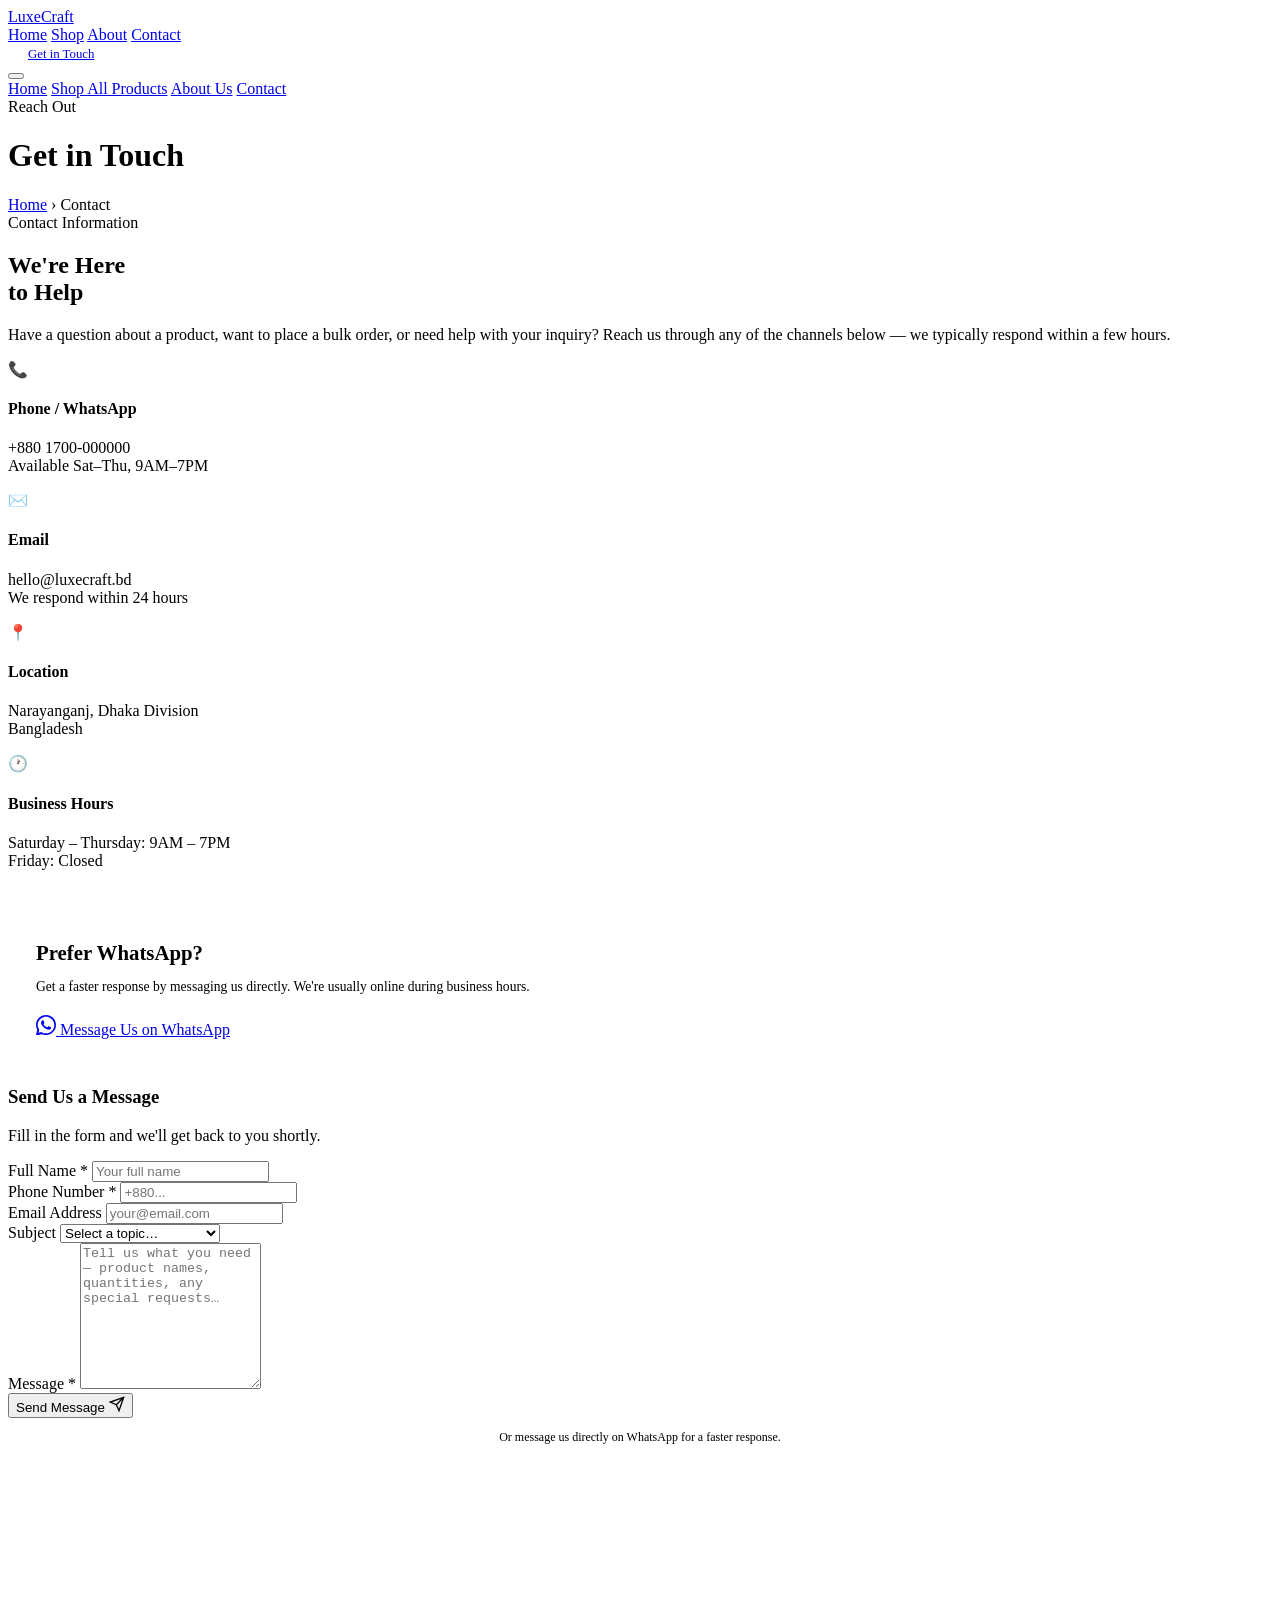
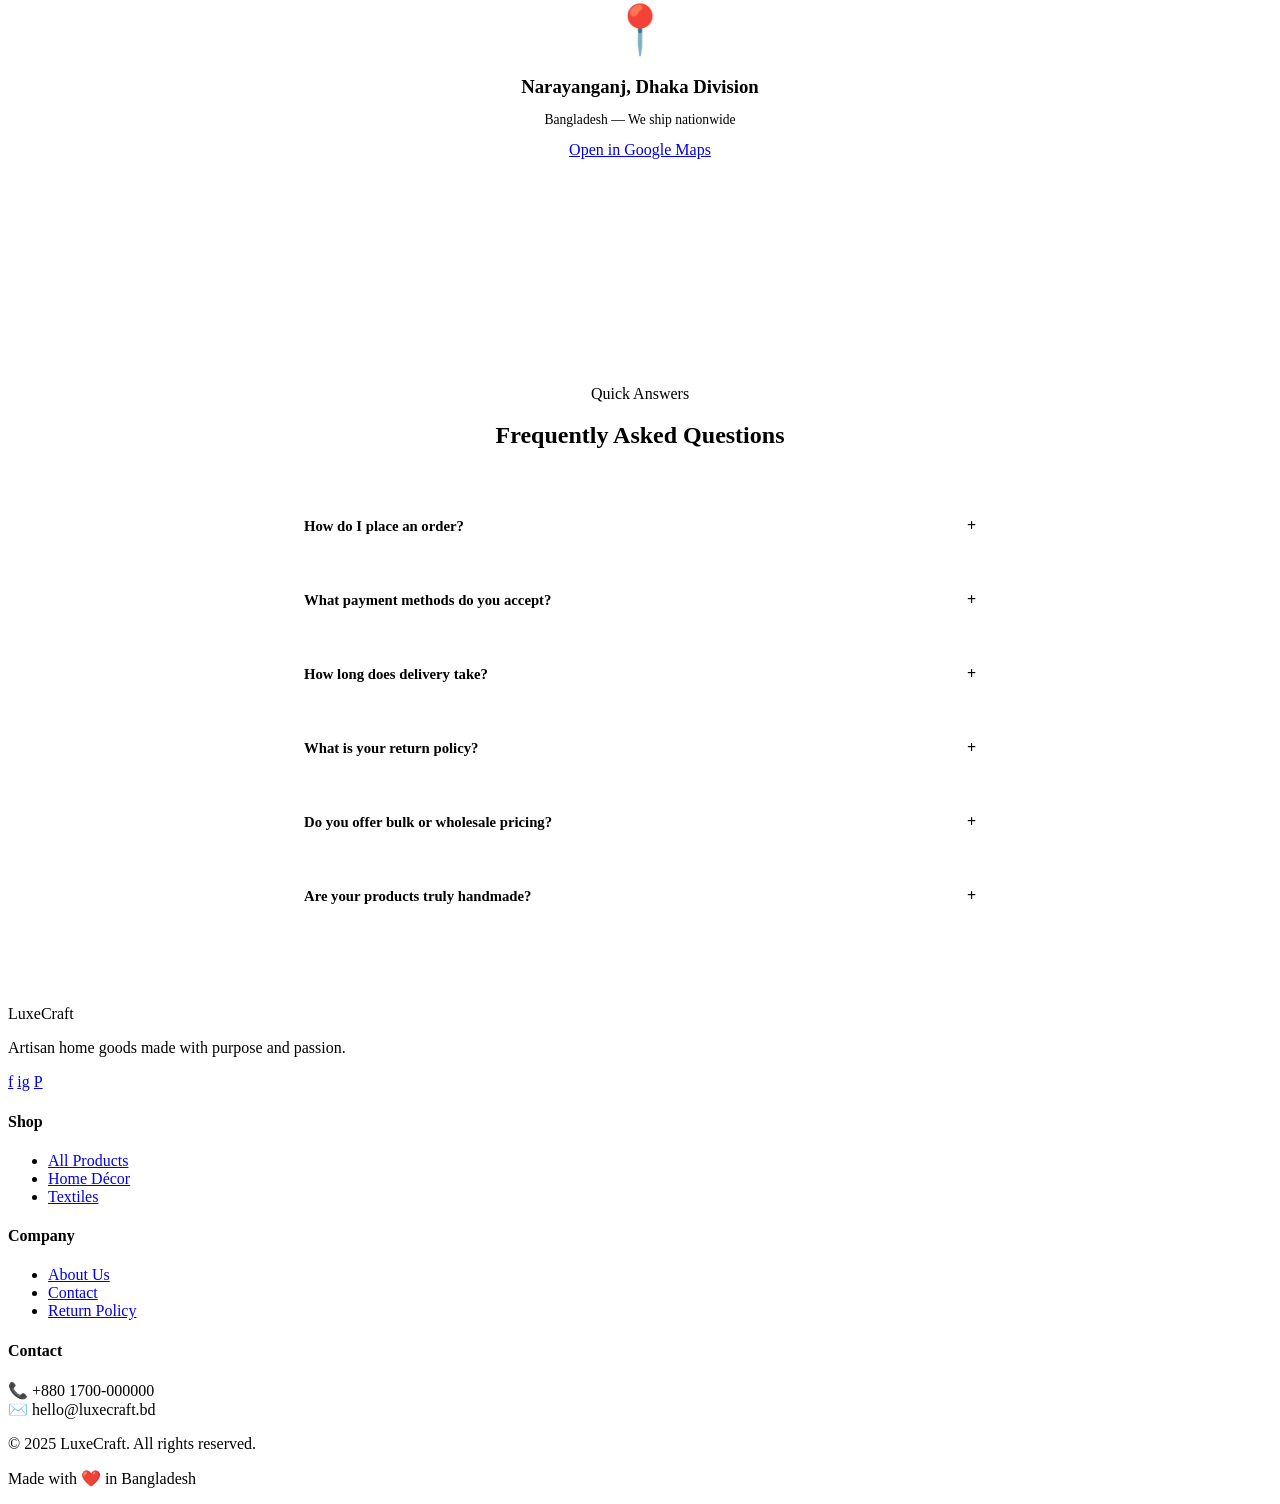
==== contact.html @ 78d0ee19 "first commit" ====
<!DOCTYPE html>
<html lang="en">
<head>
  <meta charset="UTF-8">
  <meta name="viewport" content="width=device-width, initial-scale=1.0">
  <title>Contact Us – LuxeCraft</title>
  <meta name="description" content="Get in touch with LuxeCraft. Send an inquiry, place an order, or chat with us on WhatsApp.">
  <link rel="stylesheet" href="css/style.css">
</head>
<body>

<nav class="navbar">
  <div class="nav-inner">
    <a href="index.html" class="nav-logo">Luxe<span>Craft</span></a>
    <div class="nav-links">
      <a href="index.html">Home</a>
      <a href="products.html">Shop</a>
      <a href="about.html">About</a>
      <a href="contact.html">Contact</a>
    </div>
    <div class="nav-actions">
      <a href="contact.html" class="btn btn-primary" style="padding:0.6rem 1.25rem;font-size:0.8rem;">Get in Touch</a>
    </div>
    <button class="nav-hamburger" aria-label="Toggle menu">
      <span></span><span></span><span></span>
    </button>
  </div>
</nav>
<div class="mobile-menu">
  <a href="index.html">Home</a>
  <a href="products.html">Shop All Products</a>
  <a href="about.html">About Us</a>
  <a href="contact.html">Contact</a>
</div>

<div class="page-header">
  <div class="container">
    <span class="section-label">Reach Out</span>
    <h1>Get in Touch</h1>
    <div class="breadcrumb">
      <a href="index.html">Home</a>
      <span>›</span>
      <span>Contact</span>
    </div>
  </div>
</div>

<div class="contact-page">
  <div class="container">
    <div class="contact-grid">

      <!-- Contact Info -->
      <div class="contact-info">
        <span class="section-label">Contact Information</span>
        <h2>We're Here<br>to Help</h2>
        <p>Have a question about a product, want to place a bulk order, or need help with your inquiry? Reach us through any of the channels below — we typically respond within a few hours.</p>

        <div class="contact-methods">
          <div class="contact-method">
            <div class="contact-method-icon">📞</div>
            <div>
              <h4>Phone / WhatsApp</h4>
              <p>+880 1700-000000<br>Available Sat–Thu, 9AM–7PM</p>
            </div>
          </div>
          <div class="contact-method">
            <div class="contact-method-icon">✉️</div>
            <div>
              <h4>Email</h4>
              <p>hello@luxecraft.bd<br>We respond within 24 hours</p>
            </div>
          </div>
          <div class="contact-method">
            <div class="contact-method-icon">📍</div>
            <div>
              <h4>Location</h4>
              <p>Narayanganj, Dhaka Division<br>Bangladesh</p>
            </div>
          </div>
          <div class="contact-method">
            <div class="contact-method-icon">🕐</div>
            <div>
              <h4>Business Hours</h4>
              <p>Saturday – Thursday: 9AM – 7PM<br>Friday: Closed</p>
            </div>
          </div>
        </div>

        <!-- WhatsApp CTA -->
        <div style="background:var(--cream);border-radius:var(--radius-lg);padding:1.75rem;border:1px solid var(--border-light);">
          <h4 style="font-family:var(--font-display);font-size:1.3rem;margin-bottom:0.5rem;">Prefer WhatsApp?</h4>
          <p style="font-size:0.85rem;margin-bottom:1.25rem;">Get a faster response by messaging us directly. We're usually online during business hours.</p>
          <a href="https://wa.me/8801700000000?text=Hello!%20I%20found%20your%20store%20and%20have%20a%20question." target="_blank" class="btn btn-whatsapp">
            <svg width="20" height="20" viewBox="0 0 24 24" fill="currentColor"><path d="M17.472 14.382c-.297-.149-1.758-.867-2.03-.967-.273-.099-.471-.148-.67.15-.197.297-.767.966-.94 1.164-.173.199-.347.223-.644.075-.297-.15-1.255-.463-2.39-1.475-.883-.788-1.48-1.761-1.653-2.059-.173-.297-.018-.458.13-.606.134-.133.298-.347.446-.52.149-.174.198-.298.298-.497.099-.198.05-.371-.025-.52-.075-.149-.669-1.612-.916-2.207-.242-.579-.487-.5-.669-.51-.173-.008-.371-.01-.57-.01-.198 0-.52.074-.792.372-.272.297-1.04 1.016-1.04 2.479 0 1.462 1.065 2.875 1.213 3.074.149.198 2.096 3.2 5.077 4.487.709.306 1.262.489 1.694.625.712.227 1.36.195 1.871.118.571-.085 1.758-.719 2.006-1.413.248-.694.248-1.289.173-1.413-.074-.124-.272-.198-.57-.347z"/><path d="M12 0C5.373 0 0 5.373 0 12c0 2.122.554 4.11 1.522 5.836L.057 23.404A1 1 0 0 0 1.09 24.5l5.737-1.495A11.946 11.946 0 0 0 12 24c6.627 0 12-5.373 12-12S18.627 0 12 0zm0 22c-1.89 0-3.663-.522-5.176-1.433l-.371-.22-3.408.888.914-3.32-.242-.383A9.954 9.954 0 0 1 2 12C2 6.477 6.477 2 12 2s10 4.477 10 10-4.477 10-10 10z"/></svg>
            Message Us on WhatsApp
          </a>
        </div>
      </div>

      <!-- Contact Form -->
      <div class="contact-form-card">
        <h3>Send Us a Message</h3>
        <p>Fill in the form and we'll get back to you shortly.</p>

        <form id="contact-form" onsubmit="submitContact(event)">
          <div class="form-row">
            <div class="form-group">
              <label for="name">Full Name *</label>
              <input type="text" id="name" name="name" required placeholder="Your full name">
            </div>
            <div class="form-group">
              <label for="phone">Phone Number *</label>
              <input type="tel" id="phone" name="phone" required placeholder="+880...">
            </div>
          </div>

          <div class="form-group">
            <label for="email">Email Address</label>
            <input type="email" id="email" name="email" placeholder="your@email.com">
          </div>

          <div class="form-group">
            <label for="subject">Subject</label>
            <select id="subject" name="subject">
              <option value="">Select a topic…</option>
              <option value="product-inquiry">Product Inquiry</option>
              <option value="bulk-order">Bulk / Wholesale Order</option>
              <option value="order-status">Order Status</option>
              <option value="return">Return / Exchange</option>
              <option value="other">Other</option>
            </select>
          </div>

          <div class="form-group">
            <label for="message">Message *</label>
            <textarea id="message" name="message" required placeholder="Tell us what you need — product names, quantities, any special requests…" style="min-height:140px;"></textarea>
          </div>

          <div id="form-success" style="display:none;background:rgba(74,140,111,0.1);border:1px solid rgba(74,140,111,0.3);border-radius:var(--radius);padding:1rem;margin-bottom:1rem;color:var(--success);font-size:0.88rem;">
            ✓ Message sent! We'll get back to you soon. You'll also be redirected to WhatsApp.
          </div>

          <div class="form-submit">
            <button type="submit" class="btn btn-primary">
              Send Message
              <svg width="16" height="16" viewBox="0 0 24 24" fill="none" stroke="currentColor" stroke-width="2"><path d="M22 2L11 13M22 2L15 22l-4-9-9-4 20-7z"/></svg>
            </button>
            <p style="font-size:0.75rem;text-align:center;">Or message us directly on WhatsApp for a faster response.</p>
          </div>
        </form>
      </div>
    </div>
  </div>
</div>

<!-- MAP PLACEHOLDER -->
<div style="background:var(--cream);padding:4rem 0;">
  <div class="container">
    <div style="border-radius:var(--radius-lg);overflow:hidden;border:1px solid var(--border-light);background:var(--border-light);height:320px;display:grid;place-items:center;">
      <div style="text-align:center;color:var(--muted);">
        <div style="font-size:3rem;margin-bottom:1rem;">📍</div>
        <h3 style="font-family:var(--font-display);margin-bottom:0.5rem;">Narayanganj, Dhaka Division</h3>
        <p style="font-size:0.85rem;">Bangladesh — We ship nationwide</p>
        <a href="https://maps.google.com/?q=Narayanganj,+Bangladesh" target="_blank" class="btn btn-outline" style="margin-top:1rem;">Open in Google Maps</a>
      </div>
    </div>
  </div>
</div>

<!-- FAQ -->
<section style="background:white;padding:5rem 0;">
  <div class="container">
    <div style="text-align:center;max-width:520px;margin:0 auto 3rem;">
      <span class="section-label">Quick Answers</span>
      <h2>Frequently Asked Questions</h2>
    </div>
    <div style="max-width:720px;margin:0 auto;display:flex;flex-direction:column;gap:1rem;" id="faq">
    </div>
  </div>
</section>

<!-- FOOTER -->
<footer class="footer">
  <div class="container">
    <div class="footer-grid">
      <div class="footer-brand">
        <div class="footer-logo">Luxe<span>Craft</span></div>
        <p class="footer-desc">Artisan home goods made with purpose and passion.</p>
        <div class="footer-social">
          <a href="#" aria-label="Facebook">f</a>
          <a href="#" aria-label="Instagram">ig</a>
          <a href="#" aria-label="Pinterest">P</a>
        </div>
      </div>
      <div class="footer-col">
        <h4>Shop</h4>
        <ul>
          <li><a href="products.html">All Products</a></li>
          <li><a href="products.html?cat=home-decor">Home Décor</a></li>
          <li><a href="products.html?cat=textiles">Textiles</a></li>
        </ul>
      </div>
      <div class="footer-col">
        <h4>Company</h4>
        <ul>
          <li><a href="about.html">About Us</a></li>
          <li><a href="contact.html">Contact</a></li>
          <li><a href="#">Return Policy</a></li>
        </ul>
      </div>
      <div class="footer-col">
        <h4>Contact</h4>
        <div class="footer-contact">
          <div class="footer-contact-item">
            <span class="icon">📞</span>
            <span>+880 1700-000000</span>
          </div>
          <div class="footer-contact-item">
            <span class="icon">✉️</span>
            <span>hello@luxecraft.bd</span>
          </div>
        </div>
      </div>
    </div>
    <div class="footer-bottom">
      <p>© 2025 LuxeCraft. All rights reserved.</p>
      <p>Made with ❤️ in Bangladesh</p>
    </div>
  </div>
</footer>

<script src="js/main.js"></script>
<script>
  // FAQ Data
  const faqs = [
    { q: "How do I place an order?", a: "Simply click 'Send Inquiry' or 'Order via WhatsApp' on any product page. We'll confirm availability, total price, and delivery details with you directly." },
    { q: "What payment methods do you accept?", a: "We accept bKash, Nagad, Rocket, bank transfer, and Cash on Delivery for most areas within Dhaka Division." },
    { q: "How long does delivery take?", a: "For Dhaka and surrounding areas, delivery typically takes 1–3 business days. For other districts, it may take 3–5 business days." },
    { q: "What is your return policy?", a: "We offer a 30-day return/exchange policy for items that arrive damaged or defective. Simply contact us with photos and we'll arrange a replacement or refund." },
    { q: "Do you offer bulk or wholesale pricing?", a: "Yes! We offer special pricing for bulk orders of 10+ units. Please use the contact form or WhatsApp to discuss your requirements." },
    { q: "Are your products truly handmade?", a: "Every product in our collection is handcrafted by skilled artisans. Minor variations in color, texture, and size are natural characteristics of handmade goods." },
  ];

  function renderFAQ() {
    document.getElementById('faq').innerHTML = faqs.map((item, i) => `
      <div style="background:var(--cream);border-radius:var(--radius-lg);border:1px solid var(--border-light);overflow:hidden;">
        <button
          onclick="toggleFAQ(${i})"
          style="width:100%;text-align:left;padding:1.25rem 1.5rem;display:flex;align-items:center;justify-content:space-between;font-family:var(--font-body);font-size:0.92rem;font-weight:600;color:var(--charcoal);cursor:pointer;background:none;border:none;">
          ${item.q}
          <span id="faq-icon-${i}" style="font-size:1rem;color:var(--accent);transition:transform 0.2s;flex-shrink:0;">+</span>
        </button>
        <div id="faq-ans-${i}" style="display:none;padding:0 1.5rem 1.25rem;font-size:0.88rem;color:var(--muted);line-height:1.7;">
          ${item.a}
        </div>
      </div>
    `).join('');
  }

  function toggleFAQ(i) {
    const ans = document.getElementById(`faq-ans-${i}`);
    const icon = document.getElementById(`faq-icon-${i}`);
    const isOpen = ans.style.display === 'block';
    ans.style.display = isOpen ? 'none' : 'block';
    icon.textContent = isOpen ? '+' : '−';
    icon.style.transform = isOpen ? 'rotate(0deg)' : 'rotate(45deg)';
  }

  function submitContact(e) {
    e.preventDefault();
    const form = e.target;
    const name = form.name.value;
    const phone = form.phone.value;
    const subject = form.subject.value || 'General Inquiry';
    const message = form.message.value;

    document.getElementById('form-success').style.display = 'block';

    const wa = `https://wa.me/8801700000000?text=Hello!%20I%27m%20${encodeURIComponent(name)}.%20Subject:%20${encodeURIComponent(subject)}.%20${encodeURIComponent(message)}%20My%20phone:%20${encodeURIComponent(phone)}`;
    setTimeout(() => window.open(wa, '_blank'), 1000);
    form.reset();
  }

  document.addEventListener('DOMContentLoaded', renderFAQ);
</script>
</body>
</html>
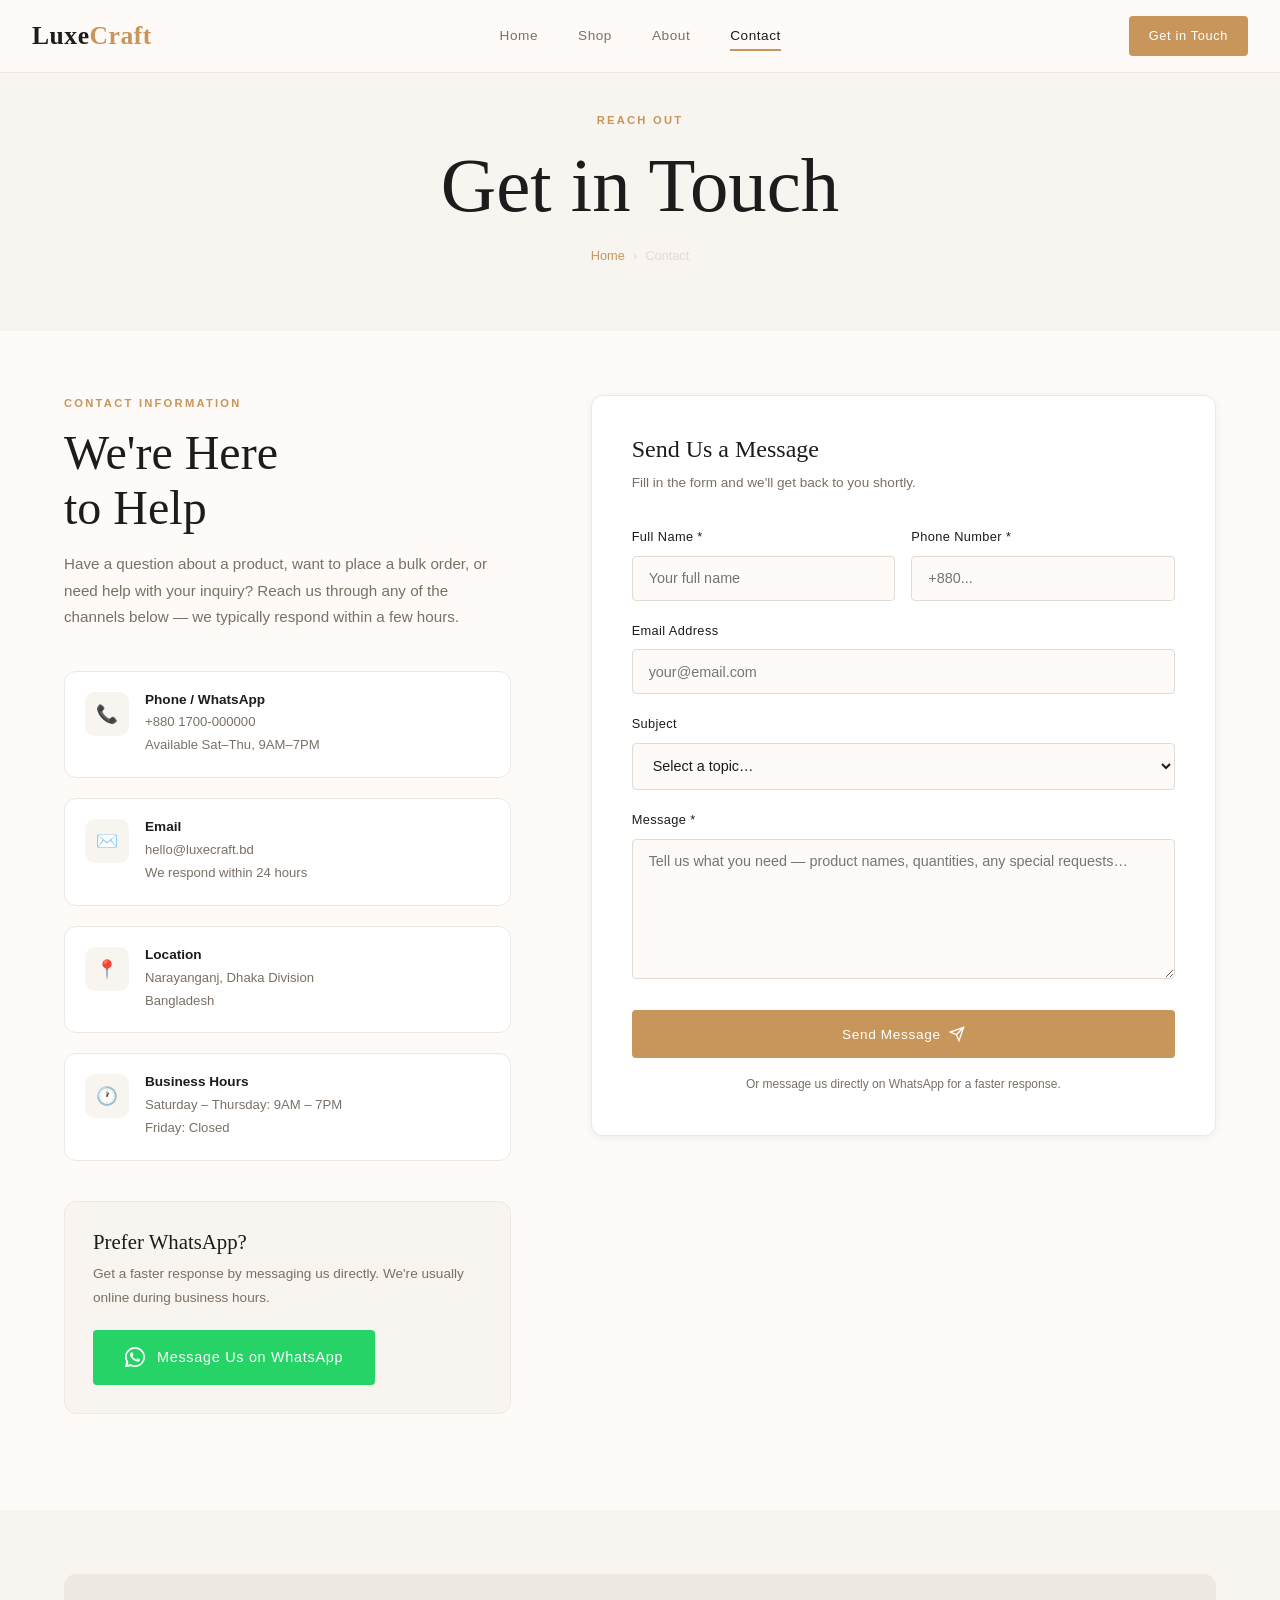
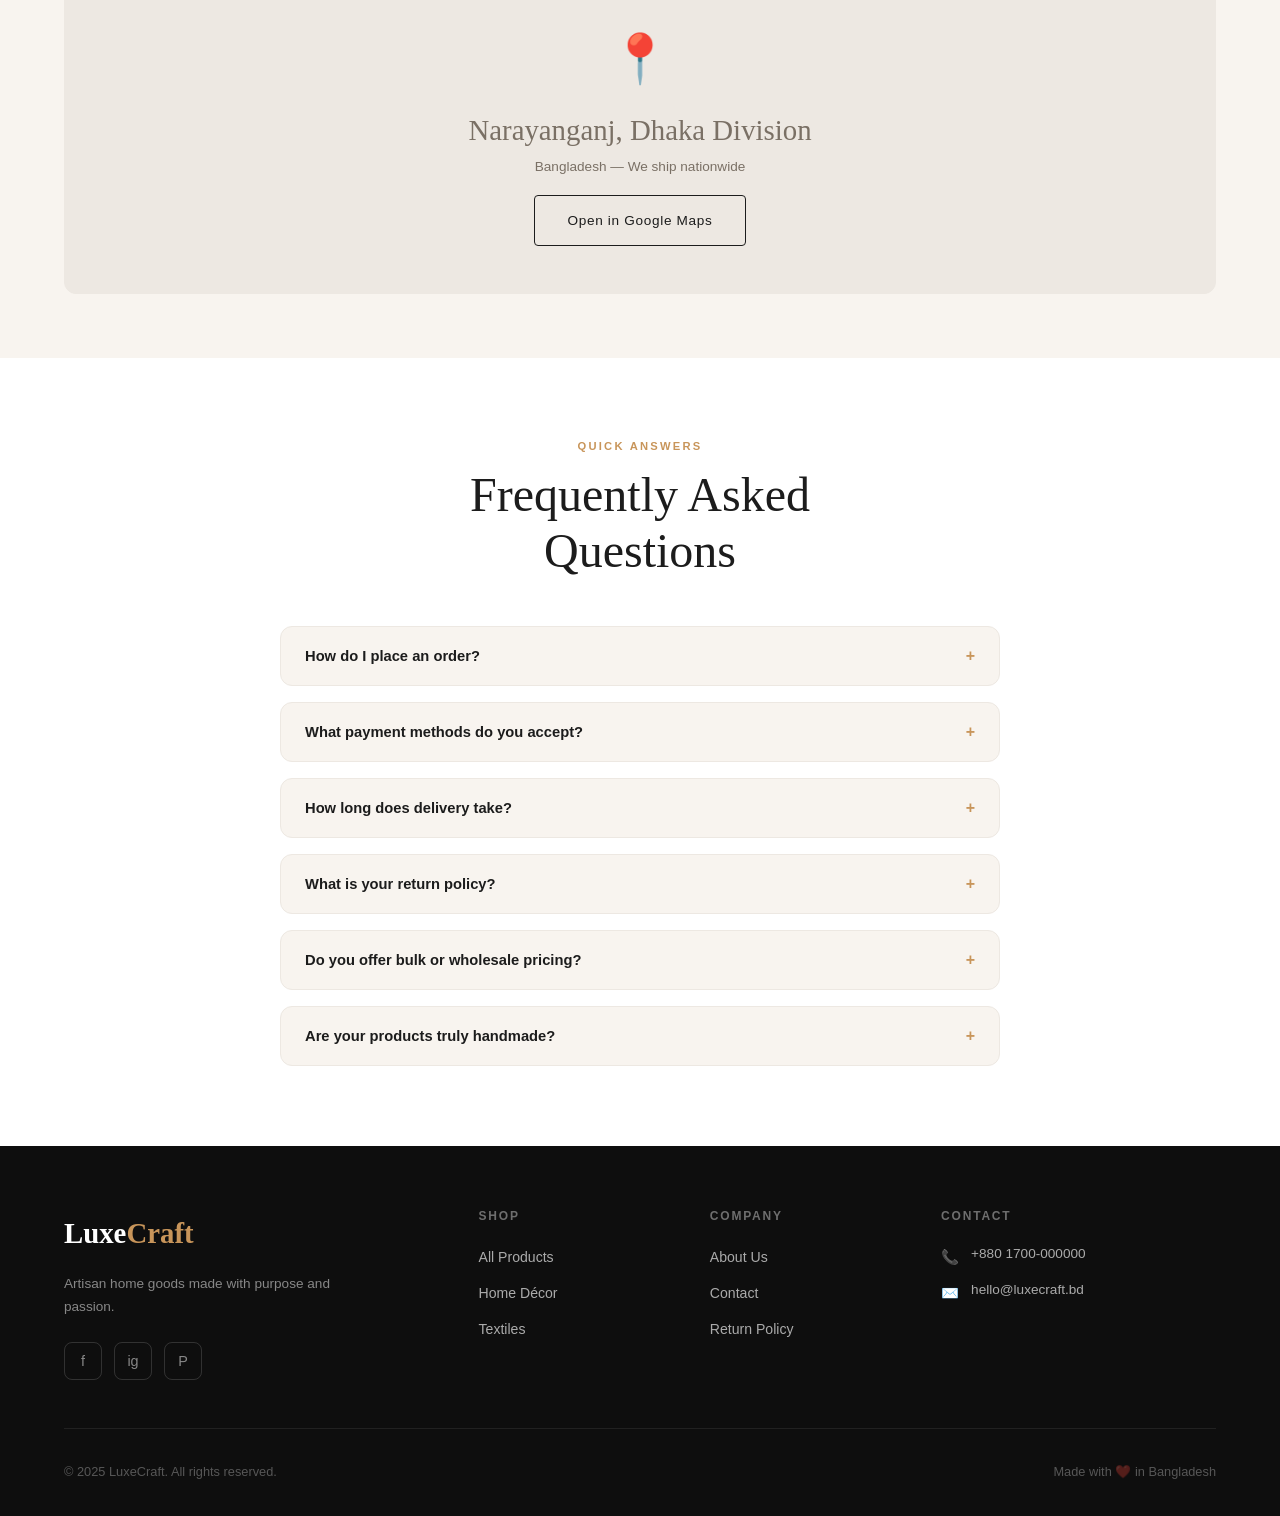
==== commit 2e586a98: "first commit" ====
--- a/contact.html
+++ b/contact.html
@@ -5,7 +5,7 @@
   <meta name="viewport" content="width=device-width, initial-scale=1.0">
   <title>Contact Us – LuxeCraft</title>
   <meta name="description" content="Get in touch with LuxeCraft. Send an inquiry, place an order, or chat with us on WhatsApp.">
-  <link rel="stylesheet" href="css/style.css">
+  <link rel="stylesheet" href="style.css">
 </head>
 <body>
 
@@ -229,7 +229,7 @@
   </div>
 </footer>
 
-<script src="js/main.js"></script>
+<script src="main.js"></script>
 <script>
   // FAQ Data
   const faqs = [
--- a/style.css
+++ b/style.css
@@ -0,0 +1,1057 @@
+/* ============================================
+   LUXE SHOP - Global Styles
+   ============================================ */
+
+@import url('https://fonts.googleapis.com/css2?family=Cormorant+Garamond:wght@300;400;500;600;700&family=DM+Sans:wght@300;400;500;600&display=swap');
+
+:root {
+  --cream: #F8F4EF;
+  --warm-white: #FDFAF7;
+  --charcoal: #1C1C1C;
+  --dark: #0E0E0E;
+  --accent: #C8955A;
+  --accent-light: #E8B080;
+  --accent-dark: #A07040;
+  --muted: #7A7065;
+  --border: #E2DBD2;
+  --border-light: #EDE8E2;
+  --success: #4A8C6F;
+  --whatsapp: #25D366;
+  --shadow-sm: 0 2px 8px rgba(0,0,0,0.06);
+  --shadow-md: 0 8px 32px rgba(0,0,0,0.10);
+  --shadow-lg: 0 20px 60px rgba(0,0,0,0.14);
+  --radius: 4px;
+  --radius-lg: 12px;
+  --transition: 0.3s cubic-bezier(0.4, 0, 0.2, 1);
+  --font-display: 'Cormorant Garamond', serif;
+  --font-body: 'DM Sans', sans-serif;
+}
+
+*, *::before, *::after { box-sizing: border-box; margin: 0; padding: 0; }
+
+html { scroll-behavior: smooth; font-size: 16px; }
+
+body {
+  font-family: var(--font-body);
+  background: var(--warm-white);
+  color: var(--charcoal);
+  line-height: 1.6;
+  -webkit-font-smoothing: antialiased;
+}
+
+img { max-width: 100%; height: auto; display: block; }
+a { text-decoration: none; color: inherit; }
+ul { list-style: none; }
+button { cursor: pointer; font-family: var(--font-body); border: none; background: none; }
+
+/* ============================================
+   TYPOGRAPHY
+   ============================================ */
+h1, h2, h3, h4 { font-family: var(--font-display); font-weight: 500; line-height: 1.15; }
+h1 { font-size: clamp(2.5rem, 6vw, 5rem); }
+h2 { font-size: clamp(1.8rem, 4vw, 3rem); }
+h3 { font-size: clamp(1.3rem, 2.5vw, 1.8rem); }
+h4 { font-size: 1.2rem; }
+p { color: var(--muted); font-size: 0.95rem; line-height: 1.75; }
+
+.section-label {
+  font-family: var(--font-body);
+  font-size: 0.7rem;
+  font-weight: 600;
+  letter-spacing: 0.2em;
+  text-transform: uppercase;
+  color: var(--accent);
+  display: block;
+  margin-bottom: 0.75rem;
+}
+
+/* ============================================
+   LAYOUT
+   ============================================ */
+.container { max-width: 1200px; margin: 0 auto; padding: 0 1.5rem; }
+.container-wide { max-width: 1440px; margin: 0 auto; padding: 0 2rem; }
+section { padding: 6rem 0; }
+
+/* ============================================
+   BUTTONS
+   ============================================ */
+.btn {
+  display: inline-flex;
+  align-items: center;
+  gap: 0.5rem;
+  padding: 0.85rem 2rem;
+  font-family: var(--font-body);
+  font-size: 0.85rem;
+  font-weight: 500;
+  letter-spacing: 0.05em;
+  border-radius: var(--radius);
+  transition: var(--transition);
+  white-space: nowrap;
+}
+.btn-primary {
+  background: var(--accent);
+  color: white;
+}
+.btn-primary:hover { background: var(--accent-dark); transform: translateY(-1px); box-shadow: var(--shadow-md); }
+
+.btn-outline {
+  border: 1.5px solid var(--charcoal);
+  color: var(--charcoal);
+}
+.btn-outline:hover { background: var(--charcoal); color: white; }
+
+.btn-ghost {
+  color: var(--accent);
+  padding: 0;
+  font-size: 0.85rem;
+  font-weight: 500;
+  letter-spacing: 0.04em;
+}
+.btn-ghost:hover { color: var(--accent-dark); }
+.btn-ghost svg { transition: transform 0.2s; }
+.btn-ghost:hover svg { transform: translateX(4px); }
+
+.btn-whatsapp {
+  background: var(--whatsapp);
+  color: white;
+  padding: 1rem 2rem;
+  font-size: 0.9rem;
+  border-radius: var(--radius);
+  gap: 0.75rem;
+}
+.btn-whatsapp:hover { background: #20b858; transform: translateY(-2px); box-shadow: 0 8px 24px rgba(37,211,102,0.3); }
+
+/* ============================================
+   NAVBAR
+   ============================================ */
+.navbar {
+  position: fixed;
+  top: 0;
+  left: 0;
+  right: 0;
+  z-index: 1000;
+  background: rgba(253, 250, 247, 0.95);
+  backdrop-filter: blur(12px);
+  border-bottom: 1px solid var(--border-light);
+  transition: var(--transition);
+}
+.navbar.scrolled { box-shadow: var(--shadow-sm); }
+
+.nav-inner {
+  display: flex;
+  align-items: center;
+  justify-content: space-between;
+  height: 72px;
+  padding: 0 2rem;
+  max-width: 1440px;
+  margin: 0 auto;
+}
+
+.nav-logo {
+  font-family: var(--font-display);
+  font-size: 1.6rem;
+  font-weight: 600;
+  color: var(--charcoal);
+  letter-spacing: 0.02em;
+}
+.nav-logo span { color: var(--accent); }
+
+.nav-links {
+  display: flex;
+  align-items: center;
+  gap: 2.5rem;
+}
+.nav-links a {
+  font-size: 0.85rem;
+  font-weight: 500;
+  color: var(--muted);
+  letter-spacing: 0.04em;
+  transition: color 0.2s;
+  position: relative;
+}
+.nav-links a::after {
+  content: '';
+  position: absolute;
+  bottom: -4px;
+  left: 0;
+  right: 0;
+  height: 1.5px;
+  background: var(--accent);
+  transform: scaleX(0);
+  transition: transform 0.2s;
+}
+.nav-links a:hover, .nav-links a.active { color: var(--charcoal); }
+.nav-links a:hover::after, .nav-links a.active::after { transform: scaleX(1); }
+
+.nav-actions { display: flex; align-items: center; gap: 1rem; }
+
+.nav-hamburger {
+  display: none;
+  flex-direction: column;
+  gap: 5px;
+  padding: 0.5rem;
+  cursor: pointer;
+}
+.nav-hamburger span {
+  display: block;
+  width: 24px;
+  height: 2px;
+  background: var(--charcoal);
+  transition: var(--transition);
+}
+
+.mobile-menu {
+  display: none;
+  position: fixed;
+  top: 72px;
+  left: 0;
+  right: 0;
+  background: var(--warm-white);
+  border-bottom: 1px solid var(--border);
+  padding: 1.5rem 2rem;
+  flex-direction: column;
+  gap: 1rem;
+  z-index: 999;
+  box-shadow: var(--shadow-md);
+}
+.mobile-menu.open { display: flex; }
+.mobile-menu a { font-size: 1rem; font-weight: 500; color: var(--charcoal); padding: 0.5rem 0; border-bottom: 1px solid var(--border-light); }
+
+/* ============================================
+   HERO SECTION
+   ============================================ */
+.hero {
+  min-height: 100vh;
+  display: grid;
+  grid-template-columns: 1fr 1fr;
+  align-items: center;
+  padding-top: 72px;
+  overflow: hidden;
+  background: var(--cream);
+}
+
+.hero-content {
+  padding: 5rem 4rem 5rem 8%;
+  max-width: 680px;
+}
+
+.hero-badge {
+  display: inline-flex;
+  align-items: center;
+  gap: 0.5rem;
+  background: white;
+  border: 1px solid var(--border);
+  border-radius: 100px;
+  padding: 0.4rem 1rem 0.4rem 0.5rem;
+  font-size: 0.75rem;
+  font-weight: 500;
+  color: var(--muted);
+  margin-bottom: 2rem;
+}
+.hero-badge .dot { width: 8px; height: 8px; background: var(--success); border-radius: 50%; }
+
+.hero-title {
+  margin-bottom: 1.5rem;
+  color: var(--dark);
+}
+.hero-title em {
+  font-style: italic;
+  color: var(--accent);
+}
+
+.hero-desc {
+  font-size: 1rem;
+  margin-bottom: 2.5rem;
+  max-width: 460px;
+}
+
+.hero-actions {
+  display: flex;
+  align-items: center;
+  gap: 1.5rem;
+  flex-wrap: wrap;
+}
+
+.hero-stats {
+  display: flex;
+  gap: 3rem;
+  margin-top: 4rem;
+  padding-top: 2rem;
+  border-top: 1px solid var(--border);
+}
+.hero-stat-num {
+  font-family: var(--font-display);
+  font-size: 2rem;
+  font-weight: 600;
+  color: var(--charcoal);
+  display: block;
+}
+.hero-stat-label { font-size: 0.75rem; color: var(--muted); letter-spacing: 0.08em; text-transform: uppercase; }
+
+.hero-visual {
+  position: relative;
+  height: 100vh;
+  min-height: 600px;
+  overflow: hidden;
+}
+
+.hero-image-main {
+  width: 100%;
+  height: 100%;
+  object-fit: cover;
+}
+
+.hero-floating-card {
+  position: absolute;
+  bottom: 2.5rem;
+  left: -2rem;
+  background: white;
+  border-radius: var(--radius-lg);
+  padding: 1.25rem 1.5rem;
+  box-shadow: var(--shadow-lg);
+  display: flex;
+  align-items: center;
+  gap: 1rem;
+  min-width: 220px;
+}
+.hero-card-icon { width: 44px; height: 44px; background: var(--cream); border-radius: 10px; display: grid; place-items: center; font-size: 1.4rem; }
+.hero-card-label { font-size: 0.7rem; color: var(--muted); margin-bottom: 2px; }
+.hero-card-value { font-weight: 600; font-size: 0.9rem; color: var(--charcoal); }
+
+/* ============================================
+   ABOUT SECTION
+   ============================================ */
+.about { background: white; }
+
+.about-grid {
+  display: grid;
+  grid-template-columns: 1fr 1fr;
+  gap: 6rem;
+  align-items: center;
+}
+
+.about-images {
+  position: relative;
+  height: 520px;
+}
+.about-img-main {
+  position: absolute;
+  width: 72%;
+  height: 420px;
+  object-fit: cover;
+  border-radius: var(--radius-lg);
+  top: 0;
+  left: 0;
+}
+.about-img-accent {
+  position: absolute;
+  width: 48%;
+  height: 260px;
+  object-fit: cover;
+  border-radius: var(--radius-lg);
+  bottom: 0;
+  right: 0;
+  border: 6px solid white;
+  box-shadow: var(--shadow-lg);
+}
+
+.about-content .section-label { margin-bottom: 1rem; }
+.about-content h2 { margin-bottom: 1.5rem; }
+.about-content p { margin-bottom: 1.5rem; }
+
+.about-features { display: flex; flex-direction: column; gap: 1rem; margin-top: 2rem; }
+.about-feature {
+  display: flex;
+  align-items: flex-start;
+  gap: 1rem;
+}
+.about-feature-icon {
+  width: 40px;
+  height: 40px;
+  background: var(--cream);
+  border-radius: 10px;
+  display: grid;
+  place-items: center;
+  flex-shrink: 0;
+  color: var(--accent);
+  font-size: 1.1rem;
+}
+.about-feature h4 { font-family: var(--font-body); font-size: 0.9rem; font-weight: 600; color: var(--charcoal); margin-bottom: 0.2rem; }
+.about-feature p { font-size: 0.82rem; margin: 0; }
+
+/* ============================================
+   PRODUCTS SECTION (Homepage)
+   ============================================ */
+.products-preview { background: var(--cream); }
+
+.section-header {
+  display: flex;
+  align-items: flex-end;
+  justify-content: space-between;
+  margin-bottom: 3rem;
+  gap: 2rem;
+  flex-wrap: wrap;
+}
+.section-header h2 { margin: 0; }
+
+.products-grid {
+  display: grid;
+  grid-template-columns: repeat(auto-fill, minmax(280px, 1fr));
+  gap: 1.5rem;
+}
+
+/* ============================================
+   PRODUCT CARD
+   ============================================ */
+.product-card {
+  background: white;
+  border-radius: var(--radius-lg);
+  overflow: hidden;
+  border: 1px solid var(--border-light);
+  transition: var(--transition);
+  cursor: pointer;
+}
+.product-card:hover { transform: translateY(-4px); box-shadow: var(--shadow-lg); border-color: transparent; }
+
+.product-card-image {
+  position: relative;
+  overflow: hidden;
+  aspect-ratio: 4/3;
+  background: var(--cream);
+}
+.product-card-image img {
+  width: 100%;
+  height: 100%;
+  object-fit: cover;
+  transition: transform 0.5s cubic-bezier(0.4, 0, 0.2, 1);
+}
+.product-card:hover .product-card-image img { transform: scale(1.05); }
+
+.product-badge {
+  position: absolute;
+  top: 1rem;
+  left: 1rem;
+  background: var(--accent);
+  color: white;
+  font-size: 0.68rem;
+  font-weight: 600;
+  letter-spacing: 0.08em;
+  text-transform: uppercase;
+  padding: 0.25rem 0.65rem;
+  border-radius: 100px;
+}
+.product-badge.new { background: var(--success); }
+.product-badge.sale { background: #C05B5B; }
+
+.product-card-actions {
+  position: absolute;
+  top: 1rem;
+  right: 1rem;
+  display: flex;
+  flex-direction: column;
+  gap: 0.5rem;
+  opacity: 0;
+  transform: translateX(8px);
+  transition: var(--transition);
+}
+.product-card:hover .product-card-actions { opacity: 1; transform: translateX(0); }
+
+.product-action-btn {
+  width: 36px;
+  height: 36px;
+  background: white;
+  border-radius: 50%;
+  display: grid;
+  place-items: center;
+  box-shadow: var(--shadow-sm);
+  border: 1px solid var(--border-light);
+  transition: var(--transition);
+  font-size: 0.9rem;
+}
+.product-action-btn:hover { background: var(--accent); color: white; border-color: var(--accent); }
+
+.product-card-body { padding: 1.25rem; }
+.product-category { font-size: 0.7rem; color: var(--muted); letter-spacing: 0.1em; text-transform: uppercase; margin-bottom: 0.4rem; }
+.product-name { font-family: var(--font-display); font-size: 1.15rem; font-weight: 500; color: var(--charcoal); margin-bottom: 0.4rem; }
+.product-desc { font-size: 0.8rem; color: var(--muted); margin-bottom: 1rem; line-height: 1.5; display: -webkit-box; -webkit-line-clamp: 2; -webkit-box-orient: vertical; overflow: hidden; }
+
+.product-footer {
+  display: flex;
+  align-items: center;
+  justify-content: space-between;
+}
+.product-price { font-family: var(--font-display); font-size: 1.3rem; font-weight: 600; color: var(--charcoal); }
+.product-price-old { font-size: 0.85rem; color: var(--muted); text-decoration: line-through; margin-left: 0.5rem; font-family: var(--font-body); }
+
+.product-view-btn {
+  font-size: 0.78rem;
+  font-weight: 600;
+  color: var(--accent);
+  letter-spacing: 0.04em;
+  display: flex;
+  align-items: center;
+  gap: 0.3rem;
+  transition: gap 0.2s;
+}
+.product-view-btn:hover { gap: 0.6rem; }
+
+/* ============================================
+   TESTIMONIALS
+   ============================================ */
+.testimonials { background: white; }
+
+.testimonials-grid {
+  display: grid;
+  grid-template-columns: repeat(auto-fill, minmax(320px, 1fr));
+  gap: 1.5rem;
+  margin-top: 3rem;
+}
+
+.testimonial-card {
+  background: var(--cream);
+  border-radius: var(--radius-lg);
+  padding: 2rem;
+  position: relative;
+  border: 1px solid var(--border-light);
+}
+
+.testimonial-stars { color: var(--accent); font-size: 0.9rem; margin-bottom: 1rem; letter-spacing: 2px; }
+.testimonial-text { font-size: 0.92rem; color: var(--charcoal); line-height: 1.7; margin-bottom: 1.5rem; font-style: italic; }
+.testimonial-author { display: flex; align-items: center; gap: 0.75rem; }
+.testimonial-avatar {
+  width: 42px;
+  height: 42px;
+  border-radius: 50%;
+  object-fit: cover;
+  background: var(--border);
+  display: grid;
+  place-items: center;
+  font-size: 1.2rem;
+  overflow: hidden;
+}
+.testimonial-name { font-weight: 600; font-size: 0.88rem; color: var(--charcoal); }
+.testimonial-role { font-size: 0.75rem; color: var(--muted); }
+
+.trust-badges {
+  display: flex;
+  align-items: center;
+  justify-content: center;
+  gap: 3rem;
+  margin-top: 4rem;
+  padding-top: 3rem;
+  border-top: 1px solid var(--border);
+  flex-wrap: wrap;
+}
+.trust-badge {
+  display: flex;
+  align-items: center;
+  gap: 0.75rem;
+  color: var(--muted);
+}
+.trust-badge-icon { font-size: 1.5rem; color: var(--accent); }
+.trust-badge-text { font-size: 0.82rem; font-weight: 500; color: var(--charcoal); }
+
+/* ============================================
+   FOOTER
+   ============================================ */
+.footer {
+  background: var(--dark);
+  color: white;
+  padding: 4rem 0 2rem;
+}
+
+.footer-grid {
+  display: grid;
+  grid-template-columns: 2fr 1fr 1fr 1.5fr;
+  gap: 3rem;
+  margin-bottom: 3rem;
+}
+
+.footer-brand { max-width: 280px; }
+.footer-logo {
+  font-family: var(--font-display);
+  font-size: 1.8rem;
+  font-weight: 600;
+  margin-bottom: 1rem;
+}
+.footer-logo span { color: var(--accent); }
+.footer-desc { font-size: 0.85rem; color: rgba(255,255,255,0.5); line-height: 1.7; margin-bottom: 1.5rem; }
+
+.footer-social { display: flex; gap: 0.75rem; }
+.footer-social a {
+  width: 38px;
+  height: 38px;
+  border: 1px solid rgba(255,255,255,0.15);
+  border-radius: 8px;
+  display: grid;
+  place-items: center;
+  color: rgba(255,255,255,0.5);
+  font-size: 0.9rem;
+  transition: var(--transition);
+}
+.footer-social a:hover { border-color: var(--accent); color: var(--accent); }
+
+.footer-col h4 {
+  font-family: var(--font-body);
+  font-size: 0.75rem;
+  font-weight: 600;
+  letter-spacing: 0.15em;
+  text-transform: uppercase;
+  color: rgba(255,255,255,0.4);
+  margin-bottom: 1.25rem;
+}
+.footer-col ul { display: flex; flex-direction: column; gap: 0.65rem; }
+.footer-col ul li a { font-size: 0.88rem; color: rgba(255,255,255,0.65); transition: color 0.2s; }
+.footer-col ul li a:hover { color: white; }
+
+.footer-contact { display: flex; flex-direction: column; gap: 0.75rem; }
+.footer-contact-item { display: flex; align-items: flex-start; gap: 0.75rem; }
+.footer-contact-item .icon { color: var(--accent); font-size: 0.9rem; margin-top: 3px; }
+.footer-contact-item span { font-size: 0.85rem; color: rgba(255,255,255,0.65); line-height: 1.5; }
+
+.footer-bottom {
+  display: flex;
+  align-items: center;
+  justify-content: space-between;
+  padding-top: 2rem;
+  border-top: 1px solid rgba(255,255,255,0.08);
+  flex-wrap: wrap;
+  gap: 1rem;
+}
+.footer-bottom p { font-size: 0.8rem; color: rgba(255,255,255,0.3); margin: 0; }
+
+/* ============================================
+   PAGE HEADER (Inner Pages)
+   ============================================ */
+.page-header {
+  padding: 7rem 0 4rem;
+  background: var(--cream);
+  text-align: center;
+}
+.page-header h1 { margin-bottom: 1rem; }
+.breadcrumb {
+  display: flex;
+  align-items: center;
+  justify-content: center;
+  gap: 0.5rem;
+  font-size: 0.8rem;
+  color: var(--muted);
+}
+.breadcrumb a { color: var(--accent); }
+.breadcrumb span { color: var(--border); }
+
+/* ============================================
+   PRODUCTS PAGE
+   ============================================ */
+.products-page { padding: 4rem 0 6rem; background: var(--warm-white); }
+
+.products-layout { display: grid; grid-template-columns: 260px 1fr; gap: 3rem; align-items: start; }
+
+/* Sidebar Filters */
+.sidebar { position: sticky; top: 100px; }
+.sidebar-card { background: white; border-radius: var(--radius-lg); border: 1px solid var(--border-light); overflow: hidden; }
+.sidebar-header {
+  padding: 1.25rem 1.5rem;
+  display: flex;
+  align-items: center;
+  justify-content: space-between;
+  border-bottom: 1px solid var(--border-light);
+}
+.sidebar-header h4 { font-family: var(--font-body); font-size: 0.88rem; font-weight: 600; color: var(--charcoal); }
+.sidebar-clear { font-size: 0.75rem; color: var(--accent); cursor: pointer; font-weight: 500; }
+
+.filter-group { padding: 1.25rem 1.5rem; border-bottom: 1px solid var(--border-light); }
+.filter-group:last-child { border-bottom: none; }
+.filter-group-title { font-size: 0.75rem; font-weight: 600; letter-spacing: 0.1em; text-transform: uppercase; color: var(--muted); margin-bottom: 1rem; }
+
+.filter-option {
+  display: flex;
+  align-items: center;
+  gap: 0.75rem;
+  margin-bottom: 0.6rem;
+  cursor: pointer;
+}
+.filter-option input[type="checkbox"] { display: none; }
+.filter-checkbox {
+  width: 18px;
+  height: 18px;
+  border: 1.5px solid var(--border);
+  border-radius: 4px;
+  display: grid;
+  place-items: center;
+  flex-shrink: 0;
+  transition: var(--transition);
+  font-size: 0.65rem;
+  color: white;
+}
+.filter-option input:checked + .filter-checkbox { background: var(--accent); border-color: var(--accent); }
+.filter-option input:checked + .filter-checkbox::after { content: '✓'; }
+.filter-label { font-size: 0.85rem; color: var(--charcoal); }
+.filter-count { font-size: 0.72rem; color: var(--muted); margin-left: auto; }
+
+.price-range { margin-top: 0.5rem; }
+.price-inputs { display: flex; gap: 0.75rem; align-items: center; }
+.price-input {
+  flex: 1;
+  padding: 0.5rem 0.75rem;
+  border: 1.5px solid var(--border);
+  border-radius: var(--radius);
+  font-family: var(--font-body);
+  font-size: 0.85rem;
+  color: var(--charcoal);
+  transition: border-color 0.2s;
+}
+.price-input:focus { outline: none; border-color: var(--accent); }
+.price-sep { color: var(--muted); font-size: 0.85rem; flex-shrink: 0; }
+
+/* Products Main */
+.products-toolbar {
+  display: flex;
+  align-items: center;
+  justify-content: space-between;
+  margin-bottom: 1.5rem;
+  flex-wrap: wrap;
+  gap: 1rem;
+}
+.products-count { font-size: 0.85rem; color: var(--muted); }
+.products-count strong { color: var(--charcoal); }
+
+.toolbar-right { display: flex; align-items: center; gap: 1rem; }
+.sort-select {
+  padding: 0.5rem 1rem;
+  border: 1.5px solid var(--border);
+  border-radius: var(--radius);
+  font-family: var(--font-body);
+  font-size: 0.85rem;
+  color: var(--charcoal);
+  background: white;
+  cursor: pointer;
+  transition: border-color 0.2s;
+}
+.sort-select:focus { outline: none; border-color: var(--accent); }
+
+.view-toggle { display: flex; gap: 0.4rem; }
+.view-btn {
+  width: 36px;
+  height: 36px;
+  border: 1.5px solid var(--border);
+  border-radius: var(--radius);
+  display: grid;
+  place-items: center;
+  color: var(--muted);
+  transition: var(--transition);
+  font-size: 0.9rem;
+  background: white;
+}
+.view-btn.active { border-color: var(--accent); color: var(--accent); background: rgba(200,149,90,0.05); }
+
+#products-container { display: grid; grid-template-columns: repeat(auto-fill, minmax(240px, 1fr)); gap: 1.25rem; }
+#products-container.list-view { grid-template-columns: 1fr; }
+
+/* ============================================
+   PRODUCT DETAIL PAGE
+   ============================================ */
+.product-detail { padding: 4rem 0 6rem; background: var(--warm-white); }
+
+.product-detail-grid {
+  display: grid;
+  grid-template-columns: 1fr 1fr;
+  gap: 5rem;
+  align-items: start;
+}
+
+.product-images { position: sticky; top: 100px; }
+.product-image-main {
+  width: 100%;
+  aspect-ratio: 1;
+  object-fit: cover;
+  border-radius: var(--radius-lg);
+  margin-bottom: 1rem;
+  background: var(--cream);
+}
+.product-thumbnails { display: flex; gap: 0.75rem; flex-wrap: wrap; }
+.product-thumb {
+  width: 72px;
+  height: 72px;
+  object-fit: cover;
+  border-radius: 8px;
+  cursor: pointer;
+  border: 2px solid transparent;
+  transition: border-color 0.2s;
+  background: var(--cream);
+}
+.product-thumb.active { border-color: var(--accent); }
+
+.product-info .section-label { margin-bottom: 0.5rem; }
+.product-info h1 { font-size: clamp(1.8rem, 3vw, 2.8rem); margin-bottom: 0.75rem; }
+.product-rating { display: flex; align-items: center; gap: 0.75rem; margin-bottom: 1.5rem; }
+.product-stars { color: var(--accent); font-size: 0.85rem; }
+.product-rating-text { font-size: 0.82rem; color: var(--muted); }
+
+.product-price-display {
+  display: flex;
+  align-items: baseline;
+  gap: 1rem;
+  margin-bottom: 1.5rem;
+}
+.product-price-main { font-family: var(--font-display); font-size: 2.5rem; font-weight: 600; color: var(--charcoal); }
+.product-price-original { font-size: 1.2rem; color: var(--muted); text-decoration: line-through; }
+.product-discount { background: rgba(192,91,91,0.12); color: #C05B5B; font-size: 0.8rem; font-weight: 600; padding: 0.2rem 0.6rem; border-radius: 100px; }
+
+.product-divider { height: 1px; background: var(--border-light); margin: 1.5rem 0; }
+
+.product-description { font-size: 0.92rem; line-height: 1.8; margin-bottom: 1.5rem; }
+
+.product-specs { margin-bottom: 2rem; }
+.product-spec { display: flex; gap: 1rem; padding: 0.6rem 0; border-bottom: 1px solid var(--border-light); font-size: 0.85rem; }
+.product-spec-label { color: var(--muted); min-width: 120px; }
+.product-spec-value { color: var(--charcoal); font-weight: 500; }
+
+.product-actions { display: flex; flex-direction: column; gap: 1rem; }
+.product-actions .btn { width: 100%; justify-content: center; padding: 1rem; font-size: 0.9rem; }
+
+.product-guarantee {
+  margin-top: 1.5rem;
+  display: flex;
+  align-items: center;
+  gap: 0.75rem;
+  padding: 1rem 1.25rem;
+  background: var(--cream);
+  border-radius: var(--radius);
+  font-size: 0.82rem;
+  color: var(--muted);
+}
+.product-guarantee-icon { color: var(--success); font-size: 1.1rem; }
+
+/* Related Products */
+.related-products { padding: 5rem 0; background: white; }
+
+/* ============================================
+   CONTACT PAGE
+   ============================================ */
+.contact-page { padding: 4rem 0 6rem; background: var(--warm-white); }
+
+.contact-grid {
+  display: grid;
+  grid-template-columns: 1fr 1.4fr;
+  gap: 5rem;
+  align-items: start;
+}
+
+.contact-info h2 { margin-bottom: 1rem; }
+.contact-info > p { margin-bottom: 2.5rem; }
+
+.contact-methods { display: flex; flex-direction: column; gap: 1.25rem; margin-bottom: 2.5rem; }
+.contact-method {
+  display: flex;
+  align-items: flex-start;
+  gap: 1rem;
+  padding: 1.25rem;
+  background: white;
+  border-radius: var(--radius-lg);
+  border: 1px solid var(--border-light);
+  transition: var(--transition);
+}
+.contact-method:hover { border-color: var(--accent); box-shadow: var(--shadow-sm); }
+.contact-method-icon {
+  width: 44px;
+  height: 44px;
+  background: var(--cream);
+  border-radius: 10px;
+  display: grid;
+  place-items: center;
+  color: var(--accent);
+  font-size: 1.1rem;
+  flex-shrink: 0;
+}
+.contact-method h4 { font-family: var(--font-body); font-size: 0.85rem; font-weight: 600; color: var(--charcoal); margin-bottom: 0.25rem; }
+.contact-method p { font-size: 0.82rem; margin: 0; }
+
+.contact-form-card {
+  background: white;
+  border-radius: var(--radius-lg);
+  padding: 2.5rem;
+  border: 1px solid var(--border-light);
+  box-shadow: var(--shadow-sm);
+}
+.contact-form-card h3 { font-size: 1.5rem; margin-bottom: 0.5rem; }
+.contact-form-card > p { font-size: 0.85rem; margin-bottom: 2rem; }
+
+.form-group { margin-bottom: 1.25rem; }
+.form-group label { display: block; font-size: 0.8rem; font-weight: 500; color: var(--charcoal); margin-bottom: 0.5rem; letter-spacing: 0.03em; }
+.form-group input,
+.form-group textarea,
+.form-group select {
+  width: 100%;
+  padding: 0.85rem 1rem;
+  border: 1.5px solid var(--border);
+  border-radius: var(--radius);
+  font-family: var(--font-body);
+  font-size: 0.9rem;
+  color: var(--charcoal);
+  background: var(--warm-white);
+  transition: border-color 0.2s, box-shadow 0.2s;
+  resize: vertical;
+}
+.form-group input:focus,
+.form-group textarea:focus,
+.form-group select:focus {
+  outline: none;
+  border-color: var(--accent);
+  box-shadow: 0 0 0 3px rgba(200,149,90,0.1);
+  background: white;
+}
+.form-group textarea { min-height: 120px; }
+.form-row { display: grid; grid-template-columns: 1fr 1fr; gap: 1rem; }
+
+.form-submit { margin-top: 1.5rem; display: flex; flex-direction: column; gap: 1rem; }
+.form-submit .btn { width: 100%; justify-content: center; padding: 1rem; }
+
+/* ============================================
+   CART / INQUIRY SIDEBAR
+   ============================================ */
+.inquiry-sidebar {
+  position: fixed;
+  top: 0;
+  right: -420px;
+  width: 420px;
+  height: 100vh;
+  background: white;
+  z-index: 2000;
+  box-shadow: var(--shadow-lg);
+  display: flex;
+  flex-direction: column;
+  transition: right 0.35s cubic-bezier(0.4, 0, 0.2, 1);
+}
+.inquiry-sidebar.open { right: 0; }
+
+.sidebar-overlay {
+  position: fixed;
+  inset: 0;
+  background: rgba(0,0,0,0.4);
+  z-index: 1999;
+  opacity: 0;
+  pointer-events: none;
+  transition: opacity 0.35s;
+}
+.sidebar-overlay.visible { opacity: 1; pointer-events: all; }
+
+.inquiry-header {
+  display: flex;
+  align-items: center;
+  justify-content: space-between;
+  padding: 1.5rem 1.75rem;
+  border-bottom: 1px solid var(--border-light);
+}
+.inquiry-header h3 { font-size: 1.3rem; }
+.inquiry-close {
+  width: 36px;
+  height: 36px;
+  border-radius: 50%;
+  display: grid;
+  place-items: center;
+  background: var(--cream);
+  border: 1px solid var(--border-light);
+  font-size: 1rem;
+  color: var(--muted);
+  cursor: pointer;
+  transition: var(--transition);
+}
+.inquiry-close:hover { background: var(--border); color: var(--charcoal); }
+
+.inquiry-body { padding: 1.75rem; flex: 1; overflow-y: auto; }
+.inquiry-product { display: flex; gap: 1rem; margin-bottom: 1.5rem; padding-bottom: 1.5rem; border-bottom: 1px solid var(--border-light); }
+.inquiry-product img { width: 70px; height: 70px; object-fit: cover; border-radius: 8px; background: var(--cream); }
+.inquiry-product h4 { font-family: var(--font-display); font-size: 1rem; margin-bottom: 0.25rem; }
+.inquiry-product p { font-size: 0.8rem; margin: 0; }
+
+.inquiry-footer {
+  padding: 1.75rem;
+  border-top: 1px solid var(--border-light);
+  display: flex;
+  flex-direction: column;
+  gap: 0.75rem;
+}
+
+/* ============================================
+   TOAST / NOTIFICATION
+   ============================================ */
+.toast {
+  position: fixed;
+  bottom: 2rem;
+  left: 50%;
+  transform: translateX(-50%) translateY(100px);
+  background: var(--charcoal);
+  color: white;
+  padding: 0.85rem 1.75rem;
+  border-radius: 100px;
+  font-size: 0.85rem;
+  font-weight: 500;
+  z-index: 3000;
+  transition: transform 0.3s cubic-bezier(0.4, 0, 0.2, 1);
+  white-space: nowrap;
+  display: flex;
+  align-items: center;
+  gap: 0.5rem;
+}
+.toast.show { transform: translateX(-50%) translateY(0); }
+.toast.success { background: var(--success); }
+
+/* ============================================
+   ANIMATIONS
+   ============================================ */
+@keyframes fadeInUp {
+  from { opacity: 0; transform: translateY(24px); }
+  to { opacity: 1; transform: translateY(0); }
+}
+.fade-in-up { animation: fadeInUp 0.6s ease forwards; }
+.delay-1 { animation-delay: 0.1s; opacity: 0; }
+.delay-2 { animation-delay: 0.2s; opacity: 0; }
+.delay-3 { animation-delay: 0.3s; opacity: 0; }
+.delay-4 { animation-delay: 0.4s; opacity: 0; }
+
+/* ============================================
+   RESPONSIVE
+   ============================================ */
+@media (max-width: 1100px) {
+  .products-layout { grid-template-columns: 220px 1fr; gap: 2rem; }
+  .footer-grid { grid-template-columns: 1fr 1fr; }
+}
+
+@media (max-width: 900px) {
+  section { padding: 4rem 0; }
+  .hero { grid-template-columns: 1fr; min-height: auto; }
+  .hero-content { padding: 6rem 2rem 3rem; max-width: 100%; }
+  .hero-visual { height: 50vw; min-height: 280px; }
+  .hero-floating-card { display: none; }
+  .about-grid { grid-template-columns: 1fr; gap: 3rem; }
+  .about-images { height: 300px; }
+  .product-detail-grid { grid-template-columns: 1fr; gap: 3rem; }
+  .product-images { position: static; }
+  .contact-grid { grid-template-columns: 1fr; gap: 3rem; }
+  .products-layout { grid-template-columns: 1fr; }
+  .sidebar { position: static; }
+  .nav-links { display: none; }
+  .nav-hamburger { display: flex; }
+  .hero-stats { gap: 1.5rem; }
+  .footer-grid { grid-template-columns: 1fr 1fr; gap: 2rem; }
+  .footer-brand { grid-column: 1 / -1; }
+}
+
+@media (max-width: 600px) {
+  .container { padding: 0 1rem; }
+  .container-wide { padding: 0 1rem; }
+  .hero-content { padding: 5rem 1rem 2rem; }
+  .hero-actions { flex-direction: column; align-items: flex-start; }
+  .hero-stats { flex-wrap: wrap; gap: 1.5rem; }
+  .section-header { flex-direction: column; align-items: flex-start; }
+  .footer-grid { grid-template-columns: 1fr; }
+  .footer-bottom { flex-direction: column; text-align: center; }
+  .trust-badges { gap: 1.5rem; }
+  .form-row { grid-template-columns: 1fr; }
+  .products-toolbar { flex-direction: column; align-items: flex-start; }
+  .inquiry-sidebar { width: 100%; right: -100%; }
+  .testimonials-grid { grid-template-columns: 1fr; }
+  .nav-inner { padding: 0 1rem; }
+  .page-header { padding: 6rem 1rem 3rem; }
+}
